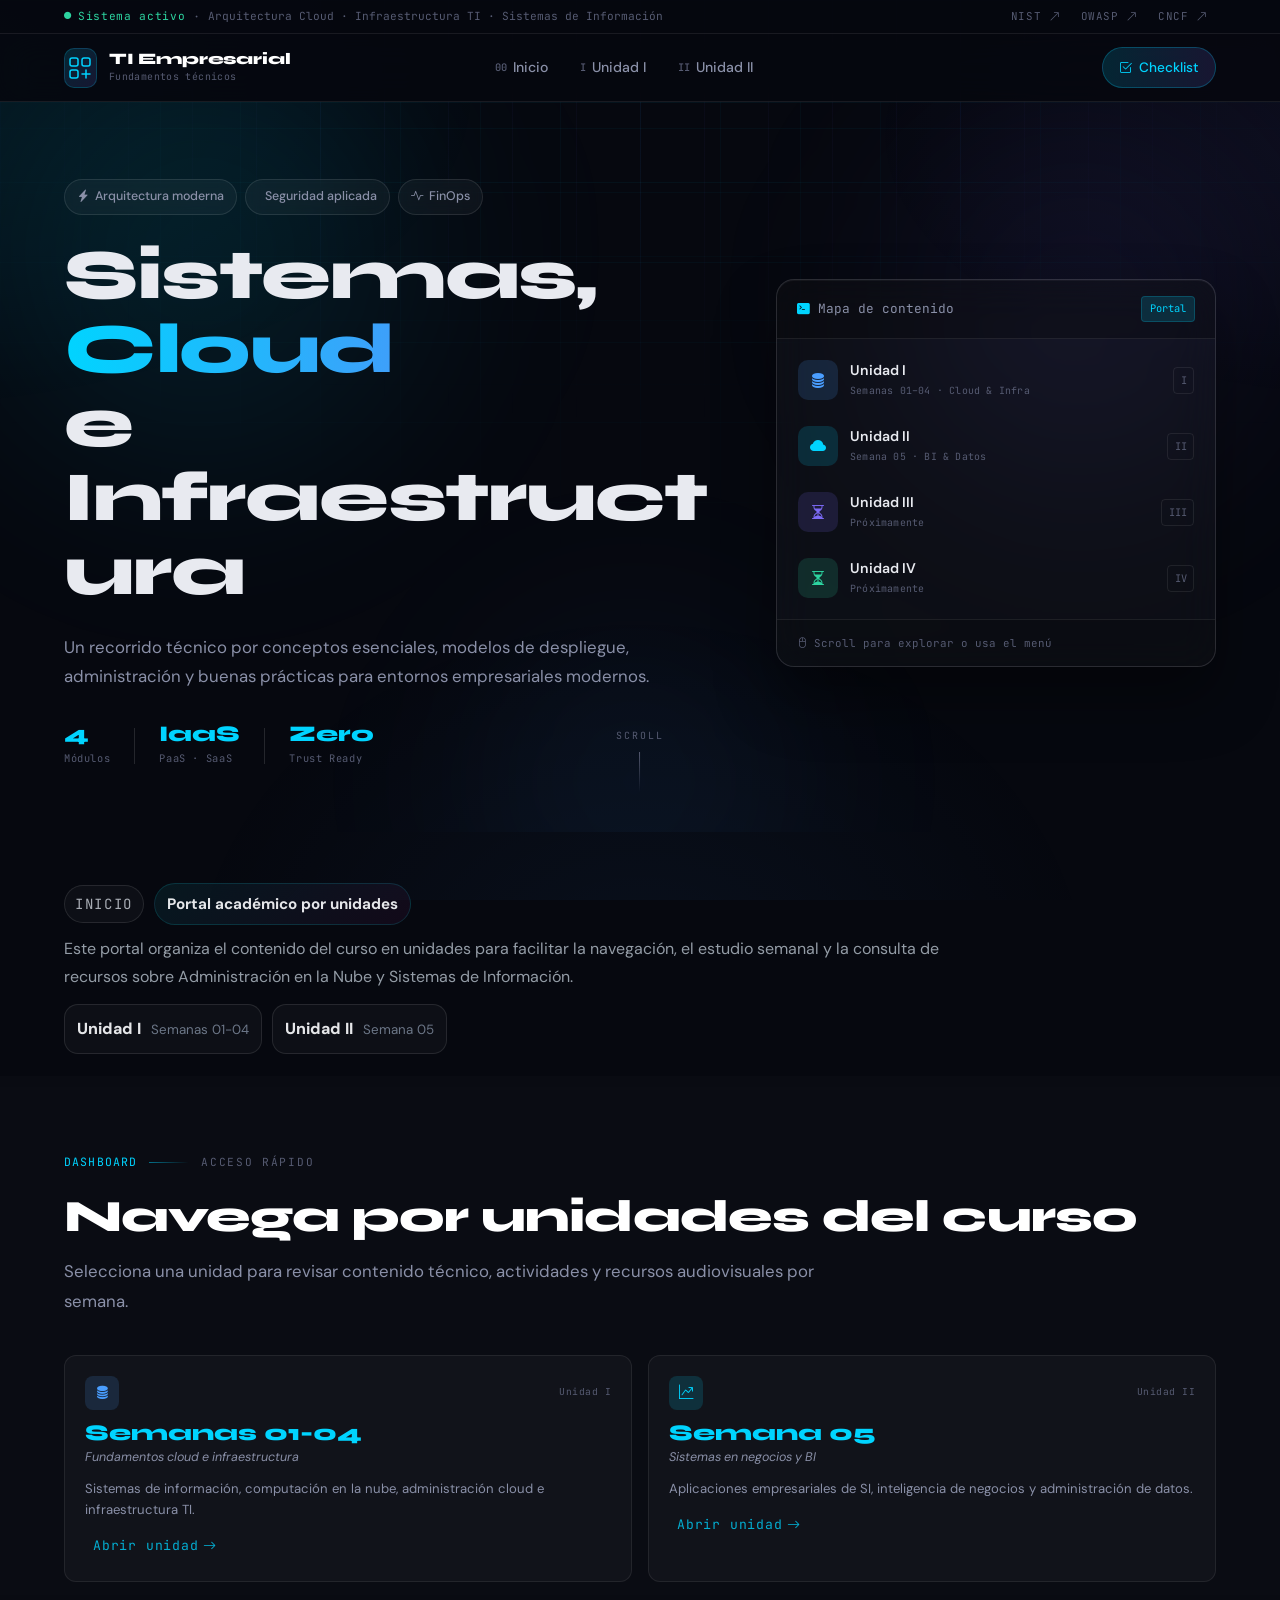
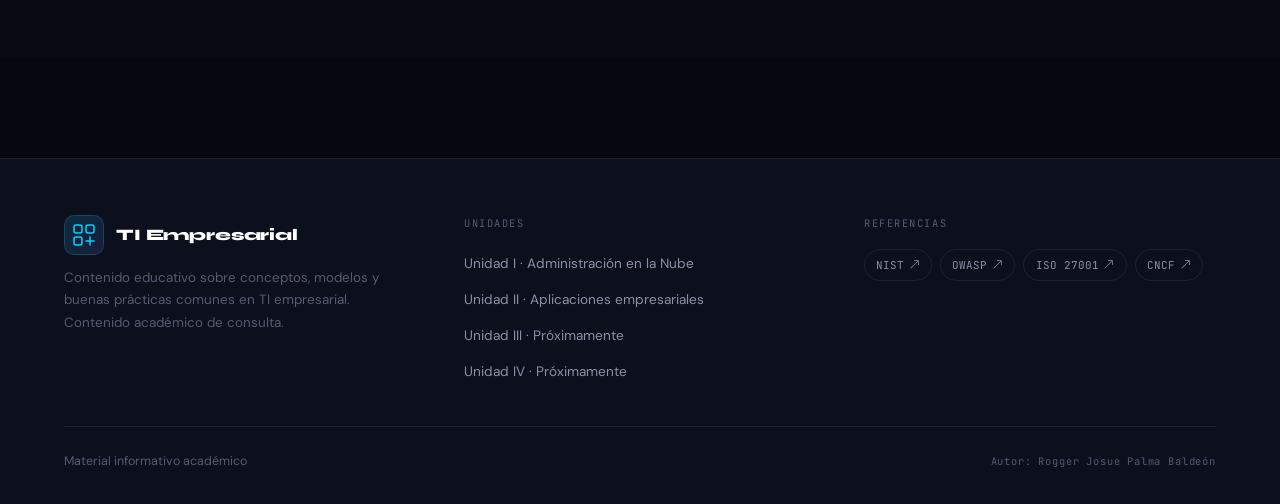
==== index.html @ 993490df "Initial commit" ====
﻿<!DOCTYPE html>
<html lang="es">
<head>
    <meta charset="UTF-8">
    <meta name="viewport" content="width=device-width, initial-scale=1.0">
    <meta name="description" content="Portal especializado en gestión de la información, ecosistemas Cloud e infraestructura tecnológica empresarial.">
    <title>Inicio | Fundamentos de Sistemas, Cloud e Infraestructura TI</title>

    <!-- Fonts -->
    <link rel="preconnect" href="https://fonts.googleapis.com">
    <link rel="preconnect" href="https://fonts.gstatic.com" crossorigin>
    <link href="https://fonts.googleapis.com/css2?family=Syne:wght@700;800&family=DM+Sans:ital,wght@0,300;0,400;0,500;1,400&family=JetBrains+Mono:wght@400;500&display=swap" rel="stylesheet">

    <!-- Bootstrap Icons -->
    <link href="https://cdn.jsdelivr.net/npm/bootstrap-icons@1.11.3/font/bootstrap-icons.min.css" rel="stylesheet">

    <!-- AOS -->
    <link href="https://cdn.jsdelivr.net/npm/aos@2.3.4/dist/aos.css" rel="stylesheet">

    <!-- Custom CSS -->
    <link rel="stylesheet" href="assets/css/style.css">
</head>
<body>

    <a class="skip-link" href="index.html#contenido">Saltar al contenido</a>

    <!-- ══════════════════════ HEADER ══════════════════════ -->
    <header class="site-header">

        <!-- TOP STRIP -->
        <div class="topstrip">
            <div class="topstrip-inner">
                <div class="topstrip-left">
                    <span class="mono-chip"><i class="bi bi-circle-fill pulse-dot"></i> Sistema activo</span>
                    <span class="sep">·</span>
                    <span class="mono-text">Arquitectura Cloud · Infraestructura TI · Sistemas de Información</span>
                </div>
                <div class="topstrip-right">
                    <a href="https://www.nist.gov/" target="_blank" rel="noopener" class="strip-link">NIST <i class="bi bi-arrow-up-right"></i></a>
                    <a href="https://owasp.org/" target="_blank" rel="noopener" class="strip-link">OWASP <i class="bi bi-arrow-up-right"></i></a>
                    <a href="https://www.cncf.io/" target="_blank" rel="noopener" class="strip-link">CNCF <i class="bi bi-arrow-up-right"></i></a>
                </div>
            </div>
        </div>

        <!-- MAIN NAVBAR -->
        <nav class="navbar" id="navbar" aria-label="Navegación principal">
            <div class="nav-inner">
                <!-- Brand -->
                <a class="brand" href="index.html#contenido" aria-label="Inicio">
                    <div class="brand-icon">
                        <svg width="22" height="22" viewBox="0 0 22 22" fill="none" xmlns="http://www.w3.org/2000/svg">
                            <rect x="1" y="1" width="8" height="8" rx="2" stroke="currentColor" stroke-width="1.5"/>
                            <rect x="13" y="1" width="8" height="8" rx="2" stroke="currentColor" stroke-width="1.5"/>
                            <rect x="1" y="13" width="8" height="8" rx="2" stroke="currentColor" stroke-width="1.5"/>
                            <path d="M13 17H21M17 13V21" stroke="currentColor" stroke-width="1.5" stroke-linecap="round"/>
                        </svg>
                    </div>
                    <div class="brand-text">
                        <span class="brand-name">TI Empresarial</span>
                        <span class="brand-sub">Fundamentos técnicos</span>
                    </div>
                </a>

                <!-- Desktop Nav -->
                <ul class="nav-links" role="list">
    <li><a href="index.html" class="nav-link"><span class="link-num">00</span><span>Inicio</span></a></li>
    <li><a href="unidad1.html" class="nav-link"><span class="link-num">I</span><span>Unidad I</span></a></li>
    <li><a href="unidad2.html" class="nav-link"><span class="link-num">II</span><span>Unidad II</span></a></li>
</ul>

                <!-- Right actions -->
                <div class="nav-actions">
                    <a href="unidad1.html#semana-03" class="nav-cta">
                        <i class="bi bi-check2-square"></i>
                        <span>Checklist</span>
                    </a>
                    <button class="hamburger" id="hamburger" aria-label="Abrir menú" aria-expanded="false">
                        <span></span><span></span><span></span>
                    </button>
                </div>
            </div>

            <!-- Nav Progress Line -->
            <div class="nav-progress" id="navProgress"></div>
        </nav>

        <!-- MOBILE MENU -->
        <div class="mobile-menu" id="mobileMenu" aria-hidden="true">
            <div class="mobile-menu-inner">
    <nav>
        <a href="index.html" class="mob-link"><span class="mob-num">00</span><span class="mob-label">Inicio</span><i class="bi bi-arrow-right"></i></a>
        <a href="unidad1.html" class="mob-link"><span class="mob-num">I</span><span class="mob-label">Unidad I</span><i class="bi bi-arrow-right"></i></a>
        <a href="unidad2.html" class="mob-link"><span class="mob-num">II</span><span class="mob-label">Unidad II</span><i class="bi bi-arrow-right"></i></a>
    </nav>
                <div class="mob-footer">
                    <a href="https://www.nist.gov/" target="_blank" rel="noopener" class="mob-ref">NIST</a>
                    <a href="https://owasp.org/" target="_blank" rel="noopener" class="mob-ref">OWASP</a>
                    <a href="https://www.cncf.io/" target="_blank" rel="noopener" class="mob-ref">CNCF</a>
                    <a href="https://www.iso.org/" target="_blank" rel="noopener" class="mob-ref">ISO 27001</a>
                </div>
            </div>
        </div>

        <!-- ══════ HERO ══════ -->
        <section class="hero" aria-label="Portada">
            <div class="hero-bg">
                <div class="hero-orb orb-1"></div>
                <div class="hero-orb orb-2"></div>
                <div class="hero-orb orb-3"></div>
                <div class="hero-grid"></div>
            </div>

            <div class="hero-inner">
                <!-- Left column -->
                <div class="hero-content" data-aos="fade-up" data-aos-duration="700">
                    <div class="hero-eyebrow">
                        <span class="eyebrow-badge"><i class="bi bi-lightning-charge-fill"></i> Arquitectura moderna</span>
                        <span class="eyebrow-badge"><i class="bi bi-shield-check-fill"></i> Seguridad aplicada</span>
                        <span class="eyebrow-badge d-none d-md-inline-flex"><i class="bi bi-activity"></i> FinOps</span>
                    </div>

                    <h1 class="hero-title">
                        <span class="title-line">Sistemas,</span>
                        <span class="title-line accent">Cloud</span>
                        <span class="title-line">e Infraestructura</span>
                    </h1>

                    <p class="hero-desc">Un recorrido técnico por conceptos esenciales, modelos de despliegue, administración y buenas prácticas para entornos empresariales modernos.</p>

                    <div class="hero-stats">
                        <div class="stat-item">
                            <span class="stat-n">4</span>
                            <span class="stat-l">Módulos</span>
                        </div>
                        <div class="stat-div"></div>
                        <div class="stat-item">
                            <span class="stat-n">IaaS</span>
                            <span class="stat-l">PaaS · SaaS</span>
                        </div>
                        <div class="stat-div"></div>
                        <div class="stat-item">
                            <span class="stat-n">Zero</span>
                            <span class="stat-l">Trust Ready</span>
                        </div>
                    </div>
                </div>

                <!-- Right: Module Map -->
                <div class="hero-map" data-aos="fade-left" data-aos-duration="700" data-aos-delay="120">
                    <div class="map-card">
                        <div class="map-header">
                            <div class="map-header-left">
                                <i class="bi bi-terminal-fill"></i>
                                <span>Mapa de contenido</span>
                            </div>
                            <span class="map-badge">Portal</span>
                        </div>

                        <div class="map-modules">
                            <a href="unidad1.html" class="map-module">
                                <div class="mod-icon mod-blue"><i class="bi bi-database-fill"></i></div>
                                <div class="mod-info">
                                    <span class="mod-title">Unidad I</span>
                                    <span class="mod-tags">Semanas 01–04 · Cloud &amp; Infra</span>
                                </div>
                                <span class="mod-num">I</span>
                            </a>
                            <a href="unidad2.html" class="map-module">
                                <div class="mod-icon mod-cyan"><i class="bi bi-cloud-fill"></i></div>
                                <div class="mod-info">
                                    <span class="mod-title">Unidad II</span>
                                    <span class="mod-tags">Semana 05 · BI &amp; Datos</span>
                                </div>
                                <span class="mod-num">II</span>
                            </a>
                            <a href="index.html#unidad-iii" class="map-module">
                                <div class="mod-icon mod-violet"><i class="bi bi-hourglass-split"></i></div>
                                <div class="mod-info">
                                    <span class="mod-title">Unidad III</span>
                                    <span class="mod-tags">Próximamente</span>
                                </div>
                                <span class="mod-num">III</span>
                            </a>
                            <a href="index.html#unidad-iv" class="map-module">
                                <div class="mod-icon mod-green"><i class="bi bi-hourglass-split"></i></div>
                                <div class="mod-info">
                                    <span class="mod-title">Unidad IV</span>
                                    <span class="mod-tags">Próximamente</span>
                                </div>
                                <span class="mod-num">IV</span>
                            </a>
                        </div>

                        <div class="map-footer">
                            <i class="bi bi-mouse2"></i> Scroll para explorar o usa el menú
                        </div>
                    </div>
                </div>
            </div>

            <!-- Scroll hint -->
            <div class="scroll-hint" aria-hidden="true">
                <span>scroll</span>
                <div class="scroll-line"></div>
            </div>
        </section>
    </header>

    <!-- ══════════════════════ MAIN ══════════════════════ -->
    <main id="contenido">
    <section id="unidad-i" class="unit">
        <div class="unit-header" data-aos="fade-up">
            <div class="unit-label">
                <span class="unit-num">INICIO</span>
                <span class="unit-pill">Portal académico por unidades</span>
            </div>
            <p class="unit-desc">Este portal organiza el contenido del curso en unidades para facilitar la navegación, el estudio semanal y la consulta de recursos sobre Administración en la Nube y Sistemas de Información.</p>
            <div class="unit-weeks">
                <a class="week-chip" href="unidad1.html"><span>Unidad I</span><small>Semanas 01-04</small></a>
                <a class="week-chip" href="unidad2.html"><span>Unidad II</span><small>Semana 05</small></a>
            </div>
        </div>

        <article class="module">
            <div class="module-inner">
                <div class="module-header" data-aos="fade-up">
                    <div class="module-label">
                        <span class="label-num">DASHBOARD</span>
                        <span class="label-line"></span>
                        <span class="label-cat">Acceso rápido</span>
                    </div>
                    <h2 class="module-title">Navega por unidades del curso</h2>
                    <p class="module-intro">Selecciona una unidad para revisar contenido técnico, actividades y recursos audiovisuales por semana.</p>
                </div>

                <div class="type-grid" data-aos="fade-up">
                    <a href="unidad1.html" class="type-card type-card-link">
                        <div class="tc-header">
                            <div class="tc-icon bg-blue"><i class="bi bi-database-fill"></i></div>
                            <span class="tc-tag">Unidad I</span>
                        </div>
                        <h4>Semanas 01-04</h4>
                        <p class="tc-full">Fundamentos cloud e infraestructura</p>
                        <p class="tc-desc">Sistemas de información, computación en la nube, administración cloud e infraestructura TI.</p>
                        <span class="strip-link">Abrir unidad <i class="bi bi-arrow-right"></i></span>
                    </a>

                    <a href="unidad2.html" class="type-card type-card-link">
                        <div class="tc-header">
                            <div class="tc-icon bg-cyan"><i class="bi bi-graph-up-arrow"></i></div>
                            <span class="tc-tag">Unidad II</span>
                        </div>
                        <h4>Semana 05</h4>
                        <p class="tc-full">Sistemas en negocios y BI</p>
                        <p class="tc-desc">Aplicaciones empresariales de SI, inteligencia de negocios y administración de datos.</p>
                        <span class="strip-link">Abrir unidad <i class="bi bi-arrow-right"></i></span>
                    </a>
                </div>
            </div>
        </article>
    </section>
</main>

    <!-- ══════════════════════ FOOTER ══════════════════════ -->
    <footer class="site-footer">
        <div class="footer-inner">
            <div class="footer-top">
                <div class="footer-brand-col">
                    <div class="brand">
                        <div class="brand-icon">
                            <svg width="22" height="22" viewBox="0 0 22 22" fill="none">
                                <rect x="1" y="1" width="8" height="8" rx="2" stroke="currentColor" stroke-width="1.5"/>
                                <rect x="13" y="1" width="8" height="8" rx="2" stroke="currentColor" stroke-width="1.5"/>
                                <rect x="1" y="13" width="8" height="8" rx="2" stroke="currentColor" stroke-width="1.5"/>
                                <path d="M13 17H21M17 13V21" stroke="currentColor" stroke-width="1.5" stroke-linecap="round"/>
                            </svg>
                        </div>
                        <span class="brand-name">TI Empresarial</span>
                    </div>
                    <p class="footer-tagline">Contenido educativo sobre conceptos, modelos y buenas prácticas comunes en TI empresarial. Contenido académico de consulta.</p>
                </div>
                <div class="footer-nav-col">
                    <span class="footer-nav-title">Unidades</span>
                    <nav class="footer-nav">
                        <a href="unidad1.html">Unidad I · Administración en la Nube</a>
                        <a href="unidad2.html">Unidad II · Aplicaciones empresariales</a>
                        <a href="index.html">Unidad III · Próximamente</a>
                        <a href="index.html">Unidad IV · Próximamente</a>
                    </nav>
                </div>
                <div class="footer-ref-col">
                    <span class="footer-nav-title">Referencias</span>
                    <div class="footer-refs">
                        <a href="https://www.nist.gov/" target="_blank" rel="noopener" class="ref-pill">NIST <i class="bi bi-arrow-up-right"></i></a>
                        <a href="https://owasp.org/" target="_blank" rel="noopener" class="ref-pill">OWASP <i class="bi bi-arrow-up-right"></i></a>
                        <a href="https://www.iso.org/isoiec-27001-information-security.html" target="_blank" rel="noopener" class="ref-pill">ISO 27001 <i class="bi bi-arrow-up-right"></i></a>
                        <a href="https://www.cncf.io/" target="_blank" rel="noopener" class="ref-pill">CNCF <i class="bi bi-arrow-up-right"></i></a>
                    </div>
                </div>
            </div>
            <div class="footer-bottom">
                <span>Material informativo académico</span>
                <span class="footer-mono">Autor: Rogger Josue Palma Baldeón</span>
            </div>
        </div>
    </footer>

    <!-- Back to top -->
    <button class="back-to-top" id="backToTop" aria-label="Volver arriba">
        <i class="bi bi-arrow-up"></i>
    </button>

    <!-- Scripts -->
    <script src="https://cdn.jsdelivr.net/npm/aos@2.3.4/dist/aos.js"></script>
    <script src="assets/js/main.js"></script>
</body>
</html>
---- assets/css/style.css ----
﻿/* â•â•â•â•â•â•â•â•â•â•â•â•â•â•â•â•â•â•â•â•â•â•â•â•â•â•â•â•â•â•â•â•â•â•â•â•â•â•â•â•â•â•â•â•â•â•â•â•â•â•
   VARIABLES GLOBALES
â•â•â•â•â•â•â•â•â•â•â•â•â•â•â•â•â•â•â•â•â•â•â•â•â•â•â•â•â•â•â•â•â•â•â•â•â•â•â•â•â•â•â•â•â•â•â•â•â•â• */
:root {
    --bg:          #06080f;
    --bg-1:        #0c0f1c;
    --bg-2:        #111428;

    --text:        #e8eaf0;
    --text-muted:  #8a90a8;
    --text-dim:    #565b72;

    --cyan:        #00d4ff;
    --cyan-dim:    rgba(0, 212, 255, 0.15);
    --cyan-glow:   rgba(0, 212, 255, 0.12);
    --violet:      #7c6af5;
    --violet-dim:  rgba(124, 106, 245, 0.15);
    --blue:        #4a9eff;
    --blue-dim:    rgba(74, 158, 255, 0.15);
    --green:       #2dd4a0;
    --green-dim:   rgba(45, 212, 160, 0.15);
    --gold:        #f5c542;
    --gold-dim:    rgba(245, 197, 66, 0.15);

    --border:      rgba(255,255,255,0.08);
    --border-med:  rgba(255,255,255,0.12);

    --r-lg: 18px;
    --r-md: 12px;
    --r-sm: 8px;

    --nav-h: 68px;
    --strip-h: 34px;
    --font-mono: 'JetBrains Mono', 'Fira Code', ui-monospace, monospace;

    /* ── PASO 1: Contenedor global ── */
    --container-max: 1200px;
    --container-pad: clamp(1rem, 3vw, 1.5rem);
}

/* â•â•â•â•â•â•â•â•â•â•â•â•â•â•â•â•â•â•â•â•â•â•â•â•â•â•â•â•â•â•â•â•â•â•â•â•â•â•â•â•â•â•â•â•â•â•â•â•â•â•
   RESET & BASE
â•â•â•â•â•â•â•â•â•â•â•â•â•â•â•â•â•â•â•â•â•â•â•â•â•â•â•â•â•â•â•â•â•â•â•â•â•â•â•â•â•â•â•â•â•â•â•â•â•â• */
*, *::before, *::after { margin: 0; padding: 0; box-sizing: border-box; }

html { scroll-behavior: smooth; font-size: 16px; }

body {
    font-family: 'DM Sans', system-ui, sans-serif;
    background-color: var(--bg);
    color: var(--text);
    line-height: 1.72;
    overflow-x: hidden;
    -webkit-font-smoothing: antialiased;
}

/* Subtle grid background */
body::before {
    content: '';
    position: fixed;
    inset: 0;
    background-image:
        linear-gradient(rgba(0,212,255,0.04) 1px, transparent 1px),
        linear-gradient(90deg, rgba(124,106,245,0.04) 1px, transparent 1px);
    background-size: 64px 64px;
    mask-image: radial-gradient(ellipse 80% 60% at 50% 0%, black 30%, transparent 80%);
    pointer-events: none;
    z-index: 0;
}

body::after {
    content: '';
    position: fixed;
    inset: 0;
    background:
        radial-gradient(ellipse 80% 60% at -10% 10%, rgba(0,212,255,0.08), transparent 60%),
        radial-gradient(ellipse 70% 50% at 110% 15%, rgba(124,106,245,0.07), transparent 60%),
        radial-gradient(ellipse 60% 70% at 50% 110%, rgba(74,158,255,0.06), transparent 60%);
    pointer-events: none;
    z-index: 0;
}

a { color: inherit; text-decoration: none; }

::selection { background: rgba(0,212,255,0.22); }

.skip-link {
    position: absolute;
    left: 12px; top: 10px;
    transform: translateY(-200%);
    background: rgba(0,0,0,.9);
    color: white;
    padding: 10px 16px;
    border-radius: var(--r-sm);
    border: 1px solid var(--border-med);
    z-index: 9999;
    transition: transform .2s;
}
.skip-link:focus { transform: translateY(0); }

/* â•â•â•â•â•â•â•â•â•â•â•â•â•â•â•â•â•â•â•â•â•â•â•â•â•â•â•â•â•â•â•â•â•â•â•â•â•â•â•â•â•â•â•â•â•â•â•â•â•â•
   TOP STRIP
â•â•â•â•â•â•â•â•â•â•â•â•â•â•â•â•â•â•â•â•â•â•â•â•â•â•â•â•â•â•â•â•â•â•â•â•â•â•â•â•â•â•â•â•â•â•â•â•â•â• */
.topstrip {
    position: relative;
    z-index: 100;
    background: rgba(6,8,15,0.95);
    border-bottom: 1px solid var(--border);
    height: var(--strip-h);
    overflow: hidden;
    transition: height .3s ease, opacity .3s ease;
}

.topstrip.collapsed { height: 0; opacity: 0; }

.topstrip-inner {
    /* max-width / margin / padding gestionados por PASO 1 */
    height: 100%;
    display: flex;
    align-items: center;
    justify-content: space-between;
    gap: 1rem;
}

.topstrip-left {
    display: flex;
    align-items: center;
    gap: 0.6rem;
    overflow: hidden;
}

.mono-chip {
    font-family: var(--font-mono);
    font-size: 0.7rem;
    letter-spacing: 0.06em;
    color: var(--green);
    display: flex;
    align-items: center;
    gap: 0.4rem;
    white-space: nowrap;
}

.pulse-dot {
    font-size: 0.45rem;
    animation: pulse-green 2s ease infinite;
}

@keyframes pulse-green {
    0%, 100% { opacity: 1; }
    50% { opacity: 0.3; }
}

.sep { color: var(--text-dim); }

.mono-text {
    font-family: var(--font-mono);
    font-size: 0.7rem;
    color: var(--text-dim);
    white-space: nowrap;
    overflow: hidden;
    text-overflow: ellipsis;
}

.topstrip-right {
    display: flex;
    align-items: center;
    gap: 0.25rem;
    flex-shrink: 0;
}

.strip-link {
    font-family: var(--font-mono);
    font-size: 0.68rem;
    letter-spacing: 0.06em;
    color: var(--text-dim);
    padding: 0.2rem 0.5rem;
    border-radius: 4px;
    transition: color .18s, background .18s;
}

.strip-link:hover { color: var(--cyan); background: var(--cyan-dim); }

/* â•â•â•â•â•â•â•â•â•â•â•â•â•â•â•â•â•â•â•â•â•â•â•â•â•â•â•â•â•â•â•â•â•â•â•â•â•â•â•â•â•â•â•â•â•â•â•â•â•â•
   NAVBAR
â•â•â•â•â•â•â•â•â•â•â•â•â•â•â•â•â•â•â•â•â•â•â•â•â•â•â•â•â•â•â•â•â•â•â•â•â•â•â•â•â•â•â•â•â•â•â•â•â•â• */
.navbar {
    position: sticky;
    top: 0;
    z-index: 200;
    background: rgba(6,8,15,0.85);
    border-bottom: 1px solid var(--border);
    backdrop-filter: blur(18px) saturate(1.4);
    -webkit-backdrop-filter: blur(18px) saturate(1.4);
    height: var(--nav-h);
    transition: box-shadow .3s ease;
}

.navbar.scrolled {
    box-shadow: 0 8px 40px rgba(0,0,0,0.5);
    border-bottom-color: rgba(255,255,255,0.06);
}

.nav-inner {
    /* max-width / margin / padding gestionados por PASO 1 */
    height: 100%;
    display: flex;
    align-items: center;
    gap: 2rem;
}

/* Brand */
.brand {
    display: flex;
    align-items: center;
    gap: 0.75rem;
    text-decoration: none;
    flex-shrink: 0;
}

.brand-icon {
    width: 40px;
    height: 40px;
    border-radius: 10px;
    background: linear-gradient(135deg, var(--cyan-dim), var(--violet-dim));
    border: 1px solid rgba(0,212,255,0.2);
    display: grid;
    place-items: center;
    color: var(--cyan);
    transition: box-shadow .2s;
}

.brand:hover .brand-icon {
    box-shadow: 0 0 0 3px var(--cyan-dim), 0 0 20px var(--cyan-glow);
}

.brand-text { display: flex; flex-direction: column; }

.brand-name {
    font-family: 'Syne', sans-serif;
    font-weight: 800;
    font-size: 1rem;
    letter-spacing: -0.01em;
    color: white;
    line-height: 1.1;
}

.brand-sub {
    font-family: var(--font-mono);
    font-size: 0.62rem;
    color: var(--text-dim);
    letter-spacing: 0.04em;
}

/* Desktop nav links */
.nav-links {
    display: flex;
    align-items: center;
    list-style: none;
    gap: 0.25rem;
    margin: 0 auto;
}

.nav-link {
    display: flex;
    align-items: center;
    gap: 0.4rem;
    padding: 0.45rem 0.8rem;
    border-radius: var(--r-sm);
    color: var(--text-muted);
    font-size: 0.88rem;
    font-weight: 500;
    border: 1px solid transparent;
    transition: color .18s, background .18s, border-color .18s;
    position: relative;
}

.link-num {
    font-family: var(--font-mono);
    font-size: 0.65rem;
    color: var(--text-dim);
    transition: color .18s;
}

.nav-link:hover {
    color: white;
    background: rgba(255,255,255,0.05);
}

.nav-link:hover .link-num { color: var(--cyan); }

.nav-link.active {
    color: white;
    background: rgba(0,212,255,0.08);
    border-color: rgba(0,212,255,0.18);
}

.nav-link.active .link-num { color: var(--cyan); }

/* Nav Actions */
.nav-actions {
    display: flex;
    align-items: center;
    gap: 0.6rem;
    margin-left: auto;
}

.nav-cta {
    display: inline-flex;
    align-items: center;
    gap: 0.4rem;
    padding: 0.5rem 1rem;
    border-radius: 999px;
    background: linear-gradient(90deg, rgba(0,212,255,0.15), rgba(124,106,245,0.15));
    border: 1px solid rgba(0,212,255,0.25);
    color: var(--cyan);
    font-size: 0.85rem;
    font-weight: 500;
    transition: background .2s, box-shadow .2s, color .2s;
    white-space: nowrap;
}

.nav-cta:hover {
    background: linear-gradient(90deg, rgba(0,212,255,0.22), rgba(124,106,245,0.22));
    box-shadow: 0 0 0 4px var(--cyan-dim);
    color: white;
}

/* Hamburger */
.hamburger {
    display: none;
    flex-direction: column;
    justify-content: center;
    gap: 5px;
    width: 36px;
    height: 36px;
    padding: 0;
    background: none;
    border: 1px solid var(--border-med);
    border-radius: var(--r-sm);
    cursor: pointer;
    align-items: center;
    transition: border-color .2s;
}

.hamburger:hover { border-color: var(--cyan); }

.hamburger span {
    display: block;
    width: 18px;
    height: 1.5px;
    background: var(--text);
    border-radius: 2px;
    transition: transform .25s ease, opacity .25s ease;
    transform-origin: center;
}

.hamburger.open span:nth-child(1) { transform: translateY(6.5px) rotate(45deg); }
.hamburger.open span:nth-child(2) { opacity: 0; }
.hamburger.open span:nth-child(3) { transform: translateY(-6.5px) rotate(-45deg); }

/* Nav progress */
.nav-progress {
    position: absolute;
    bottom: 0; left: 0;
    height: 2px;
    width: 0%;
    background: linear-gradient(90deg, var(--cyan), var(--violet));
    transition: width .1s linear;
}

/* â•â•â•â•â•â•â•â•â•â•â•â•â•â•â•â•â•â•â•â•â•â•â•â•â•â•â•â•â•â•â•â•â•â•â•â•â•â•â•â•â•â•â•â•â•â•â•â•â•â•
   MOBILE MENU
â•â•â•â•â•â•â•â•â•â•â•â•â•â•â•â•â•â•â•â•â•â•â•â•â•â•â•â•â•â•â•â•â•â•â•â•â•â•â•â•â•â•â•â•â•â•â•â•â•â• */
.mobile-menu {
    position: fixed;
    inset: 0;
    z-index: 150;
    background: rgba(6,8,15,0.97);
    backdrop-filter: blur(24px);
    display: flex;
    flex-direction: column;
    padding-top: calc(var(--strip-h) + var(--nav-h));
    transform: translateX(100%);
    transition: transform .35s cubic-bezier(.4,0,.2,1);
    visibility: hidden;
}

.mobile-menu.open {
    transform: translateX(0);
    visibility: visible;
}

.mobile-menu-inner {
    flex: 1;
    padding: 2rem 1.5rem;
    display: flex;
    flex-direction: column;
    justify-content: space-between;
}

.mob-link {
    display: flex;
    align-items: center;
    gap: 1rem;
    padding: 1.2rem 0;
    border-bottom: 1px solid var(--border);
    color: var(--text-muted);
    transition: color .18s;
}

.mob-link:hover { color: white; }
.mob-link:last-child { border-bottom: none; }
.mob-link .bi-arrow-right { margin-left: auto; color: var(--text-dim); }

.mob-num {
    font-family: var(--font-mono);
    font-size: 0.7rem;
    color: var(--cyan);
    letter-spacing: 0.08em;
    width: 2rem;
}

.mob-label {
    font-family: 'Syne', sans-serif;
    font-weight: 700;
    font-size: 1.1rem;
}

.mob-footer {
    display: flex;
    gap: 0.5rem;
    flex-wrap: wrap;
    padding-top: 1.5rem;
}

.mob-ref {
    font-family: var(--font-mono);
    font-size: 0.72rem;
    color: var(--text-dim);
    padding: 0.35rem 0.7rem;
    border: 1px solid var(--border);
    border-radius: 999px;
    transition: color .18s, border-color .18s;
}

.mob-ref:hover { color: var(--cyan); border-color: rgba(0,212,255,0.3); }

/* â•â•â•â•â•â•â•â•â•â•â•â•â•â•â•â•â•â•â•â•â•â•â•â•â•â•â•â•â•â•â•â•â•â•â•â•â•â•â•â•â•â•â•â•â•â•â•â•â•â•
   HERO
â•â•â•â•â•â•â•â•â•â•â•â•â•â•â•â•â•â•â•â•â•â•â•â•â•â•â•â•â•â•â•â•â•â•â•â•â•â•â•â•â•â•â•â•â•â•â•â•â•â• */
.hero {
    position: relative;
    min-height: clamp(500px, 80vh, 860px);
    display: flex;
    flex-direction: column;
    justify-content: center;
    overflow: hidden;
    padding: clamp(3rem, 6vw, 5rem) 0 clamp(2.5rem, 5vw, 4rem);
}

.hero-bg {
    position: absolute;
    inset: 0;
    z-index: 0;
    overflow: hidden;
}

.hero-orb {
    position: absolute;
    border-radius: 50%;
    filter: blur(80px);
    pointer-events: none;
}

.orb-1 {
    width: 700px; height: 700px;
    top: -200px; left: -150px;
    background: radial-gradient(circle, rgba(0,212,255,0.12), transparent 65%);
}

.orb-2 {
    width: 600px; height: 600px;
    top: -100px; right: -100px;
    background: radial-gradient(circle, rgba(124,106,245,0.10), transparent 65%);
}

.orb-3 {
    width: 500px; height: 500px;
    bottom: -200px; left: 30%;
    background: radial-gradient(circle, rgba(74,158,255,0.08), transparent 65%);
}

.hero-grid {
    position: absolute;
    inset: 0;
    background-image:
        linear-gradient(rgba(0,212,255,0.06) 1px, transparent 1px),
        linear-gradient(90deg, rgba(0,212,255,0.04) 1px, transparent 1px);
    background-size: 80px 80px;
    mask-image: radial-gradient(ellipse 90% 80% at 50% 0%, black, transparent 80%);
}

.hero-inner {
    /* max-width / margin / padding gestionados por PASO 1 */
    position: relative;
    z-index: 1;
    display: grid;
    grid-template-columns: 1fr clamp(300px, 35vw, 440px);
    gap: clamp(2rem, 4vw, 4rem);
    align-items: center;
}

/* Hero content */
.hero-eyebrow {
    display: flex;
    flex-wrap: wrap;
    gap: 0.5rem;
    margin-bottom: 1.5rem;
}

.eyebrow-badge {
    display: inline-flex;
    align-items: center;
    gap: 0.4rem;
    padding: 0.4rem 0.75rem;
    border-radius: 999px;
    border: 1px solid rgba(255,255,255,0.1);
    background: rgba(255,255,255,0.04);
    font-size: 0.78rem;
    font-weight: 500;
    color: var(--text-muted);
    backdrop-filter: blur(8px);
}

.hero-title {
    font-family: 'Syne', sans-serif;
    font-weight: 800;
    font-size: clamp(2.5rem, 5.5vw, 4.5rem);
    line-height: 1.05;
    letter-spacing: -0.02em;
    margin-bottom: 1.5rem;
}

.title-line { display: block; }

.title-line.accent {
    background: linear-gradient(90deg, var(--cyan), var(--violet));
    -webkit-background-clip: text;
    -webkit-text-fill-color: transparent;
    background-clip: text;
}

.hero-desc {
    color: var(--text-muted);
    font-size: 1.05rem;
    max-width: 58ch;
    margin-bottom: 2rem;
    line-height: 1.75;
}

.hero-stats {
    display: flex;
    align-items: center;
    gap: 1.5rem;
}

.stat-item { text-align: left; }

.stat-n {
    display: block;
    font-family: 'Syne', sans-serif;
    font-weight: 800;
    font-size: 1.4rem;
    color: var(--cyan);
    line-height: 1;
}

.stat-l {
    display: block;
    font-family: var(--font-mono);
    font-size: 0.65rem;
    color: var(--text-dim);
    letter-spacing: 0.06em;
    margin-top: 0.25rem;
}

.stat-div {
    width: 1px;
    height: 36px;
    background: var(--border-med);
}

/* Map Card */
.map-card {
    background: rgba(255,255,255,0.03);
    border: 1px solid var(--border-med);
    border-radius: var(--r-lg);
    backdrop-filter: blur(20px);
    overflow: hidden;
    box-shadow: 0 30px 60px rgba(0,0,0,0.4), inset 0 1px 0 rgba(255,255,255,0.06);
}

.map-header {
    display: flex;
    align-items: center;
    justify-content: space-between;
    padding: 1rem 1.25rem;
    background: rgba(0,0,0,0.25);
    border-bottom: 1px solid var(--border);
}

.map-header-left {
    display: flex;
    align-items: center;
    gap: 0.5rem;
    font-family: var(--font-mono);
    font-size: 0.8rem;
    color: var(--text-muted);
}

.map-header-left .bi { color: var(--cyan); }

.map-badge {
    font-family: var(--font-mono);
    font-size: 0.65rem;
    color: var(--cyan);
    background: var(--cyan-dim);
    padding: 0.2rem 0.5rem;
    border-radius: 4px;
    border: 1px solid rgba(0,212,255,0.2);
}

.map-modules { padding: 0.5rem; }

.map-module {
    display: grid;
    grid-template-columns: 40px 1fr auto;
    align-items: center;
    gap: 0.75rem;
    padding: 0.75rem 0.75rem;
    border-radius: var(--r-sm);
    border: 1px solid transparent;
    transition: background .18s, border-color .18s, transform .18s;
}

.map-module:hover {
    background: rgba(255,255,255,0.04);
    border-color: var(--border);
    transform: translateX(3px);
}

.mod-icon {
    width: 40px;
    height: 40px;
    border-radius: 10px;
    display: grid;
    place-items: center;
    font-size: 1rem;
    flex-shrink: 0;
}

.mod-blue   { background: var(--blue-dim); color: var(--blue); }
.mod-cyan   { background: var(--cyan-dim); color: var(--cyan); }
.mod-violet { background: var(--violet-dim); color: var(--violet); }
.mod-green  { background: var(--green-dim); color: var(--green); }

.mod-info { display: flex; flex-direction: column; }

.mod-title {
    font-size: 0.88rem;
    font-weight: 600;
    color: var(--text);
    line-height: 1.2;
}

.mod-tags {
    font-family: var(--font-mono);
    font-size: 0.62rem;
    color: var(--text-dim);
    margin-top: 0.2rem;
    letter-spacing: 0.02em;
}

.mod-num {
    font-family: var(--font-mono);
    font-size: 0.65rem;
    color: var(--text-dim);
    padding: 0.2rem 0.4rem;
    border: 1px solid var(--border);
    border-radius: 4px;
}

.map-footer {
    padding: 0.85rem 1.25rem;
    background: rgba(0,0,0,0.18);
    border-top: 1px solid var(--border);
    font-family: var(--font-mono);
    font-size: 0.68rem;
    color: var(--text-dim);
    display: flex;
    align-items: center;
    gap: 0.4rem;
}

/* Scroll hint */
.scroll-hint {
    position: absolute;
    bottom: 2.5rem;
    left: 50%;
    transform: translateX(-50%);
    display: flex;
    flex-direction: column;
    align-items: center;
    gap: 0.5rem;
    z-index: 1;
    animation: float 3s ease infinite;
}

@keyframes float {
    0%, 100% { transform: translateX(-50%) translateY(0); }
    50% { transform: translateX(-50%) translateY(-6px); }
}

.scroll-hint span {
    font-family: var(--font-mono);
    font-size: 0.62rem;
    letter-spacing: 0.2em;
    color: var(--text-dim);
    text-transform: uppercase;
}

.scroll-line {
    width: 1px;
    height: 40px;
    background: linear-gradient(to bottom, var(--text-dim), transparent);
}

/* â•â•â•â•â•â•â•â•â•â•â•â•â•â•â•â•â•â•â•â•â•â•â•â•â•â•â•â•â•â•â•â•â•â•â•â•â•â•â•â•â•â•â•â•â•â•â•â•â•â•
   MAIN - MODULE STRUCTURE
â•â•â•â•â•â•â•â•â•â•â•â•â•â•â•â•â•â•â•â•â•â•â•â•â•â•â•â•â•â•â•â•â•â•â•â•â•â•â•â•â•â•â•â•â•â•â•â•â•â• */
main {
    position: relative;
    z-index: 1;
}

.module {
    padding: clamp(3rem, 6vw, 5rem) 0;
    position: relative;
}

.module:nth-child(even) {
    background: rgba(255,255,255,0.015);
}

.module-inner {
    /* Usa 900px (más estrecho que --container-max) para legibilidad óptima */
    max-width: 900px;
    margin-left: auto;
    margin-right: auto;
    padding-left: var(--container-pad);
    padding-right: var(--container-pad);
    display: flex;
    flex-direction: column;
    gap: clamp(1.5rem, 3vw, 2.5rem);
}

/* Module Header */

.module-label {
    display: flex;
    align-items: center;
    gap: 0.75rem;
    margin-bottom: 1.25rem;
}

.label-num {
    font-family: var(--font-mono);
    font-size: 0.72rem;
    color: var(--cyan);
    letter-spacing: 0.1em;
}

.label-line {
    flex: 0 0 40px;
    height: 1px;
    background: linear-gradient(90deg, rgba(0,212,255,0.5), transparent);
}

.label-cat {
    font-family: var(--font-mono);
    font-size: 0.7rem;
    letter-spacing: 0.15em;
    text-transform: uppercase;
    color: var(--text-dim);
}

.module-title {
    font-family: 'Syne', sans-serif;
    font-weight: 800;
    font-size: clamp(1.75rem, 3.5vw, 2.8rem);
    letter-spacing: -0.02em;
    line-height: 1.1;
    color: white;
    margin-bottom: 1rem;
}

.module-intro {
    color: var(--text-muted);
    font-size: 1.05rem;
    max-width: 68ch;
    line-height: 1.75;
}

/* Module Divider */
.module-divider {
    display: flex;
    align-items: center;
    justify-content: center;
    padding: 2rem 0;
    position: relative;
    z-index: 1;
}

.module-divider::before, .module-divider::after {
    content: '';
    flex: 1;
    height: 1px;
    background: linear-gradient(90deg, transparent, rgba(0,212,255,0.2), transparent);
    max-width: 400px;
}

.module-divider span {
    font-family: var(--font-mono);
    font-size: 0.7rem;
    color: var(--text-dim);
    padding: 0.25rem 1rem;
    border: 1px solid var(--border);
    border-radius: 999px;
    background: var(--bg-1);
    margin: 0 1rem;
}

/* Content prose */
.content-prose h3 {
    font-family: 'Syne', sans-serif;
    font-weight: 700;
    font-size: 1.2rem;
    letter-spacing: -0.01em;
    color: white;
    margin-bottom: 0.75rem;
}

.content-prose p { color: var(--text-muted); line-height: 1.8; margin-bottom: 1rem; }
.content-prose strong { color: var(--text); }

/* Section block */
.section-block h3 {
    font-family: 'Syne', sans-serif;
    font-weight: 700;
    font-size: 1.2rem;
    letter-spacing: -0.01em;
    color: white;
    margin-bottom: 1.25rem;
}

.section-block p { color: var(--text-muted); line-height: 1.8; }

/* â•â•â•â•â•â•â•â•â•â•â•â•â•â•â•â•â•â•â•â•â•â•â•â•â•â•â•â•â•â•â•â•â•â•â•â•â•â•â•â•â•â•â•â•â•â•â•â•â•â•
   CALLOUTS
â•â•â•â•â•â•â•â•â•â•â•â•â•â•â•â•â•â•â•â•â•â•â•â•â•â•â•â•â•â•â•â•â•â•â•â•â•â•â•â•â•â•â•â•â•â•â•â•â•â• */
.callout {
    display: flex;
    gap: 1.25rem;
    padding: 1.5rem;
    border-radius: var(--r-lg);
    border: 1px solid;
}

/* =========================================
   UNITS / WEEKS (estructura acadÃ©mica)
   ========================================= */
.unit {
  padding: clamp(28px, 4vw, 56px) 0;
}

.unit + .unit {
  border-top: 1px solid rgba(255, 255, 255, 0.06);
}

.unit-header {
  /* max-width / margin / padding gestionados por PASO 1 */
  margin-bottom: 22px;
}

.unit-label {
  display: flex;
  align-items: center;
  gap: 10px;
  flex-wrap: wrap;
}

.unit-num {
  font-family: "JetBrains Mono", ui-monospace, SFMono-Regular, Menlo, Monaco, Consolas, monospace;
  font-size: 0.88rem;
  letter-spacing: 0.12em;
  color: rgba(226, 232, 240, 0.72);
  border: 1px solid rgba(255, 255, 255, 0.10);
  background: rgba(255, 255, 255, 0.03);
  padding: 6px 10px;
  border-radius: 999px;
}

.unit-pill {
  font-size: 0.95rem;
  font-weight: 700;
  color: rgba(248, 250, 252, 0.92);
  border: 1px solid rgba(20, 241, 255, 0.14);
  background: linear-gradient(135deg, rgba(20, 241, 255, 0.07), rgba(255, 43, 214, 0.05));
  padding: 7px 12px;
  border-radius: 999px;
}

.unit-desc {
  margin-top: 10px;
  color: rgba(203, 213, 225, 0.72);
  max-width: 85ch;
}

.unit-weeks {
  margin-top: 14px;
  display: flex;
  gap: 10px;
  flex-wrap: wrap;
}

.week-chip {
  display: inline-flex;
  align-items: baseline;
  gap: 10px;
  text-decoration: none;
  border-radius: 14px;
  padding: 10px 12px;
  border: 1px solid rgba(255, 255, 255, 0.10);
  background: rgba(255, 255, 255, 0.03);
  transition: transform 180ms ease, background-color 180ms ease, border-color 180ms ease;
}

.week-chip span {
  font-weight: 800;
  color: rgba(248, 250, 252, 0.92);
}

.week-chip small {
  color: rgba(148, 163, 184, 0.70);
}

.week-chip:hover {
  transform: translateY(-1px);
  background: rgba(255, 255, 255, 0.05);
  border-color: rgba(20, 241, 255, 0.16);
}

.callout-blue {
    background: linear-gradient(135deg, rgba(74,158,255,0.07), rgba(0,212,255,0.04));
    border-color: rgba(74,158,255,0.2);
}

.callout-cyan {
    background: linear-gradient(135deg, rgba(0,212,255,0.07), rgba(74,158,255,0.04));
    border-color: rgba(0,212,255,0.2);
}

.callout-violet {
    background: linear-gradient(135deg, rgba(124,106,245,0.08), rgba(74,158,255,0.04));
    border-color: rgba(124,106,245,0.2);
}

.callout-green {
    background: linear-gradient(135deg, rgba(45,212,160,0.07), rgba(0,212,255,0.04));
    border-color: rgba(45,212,160,0.2);
}

.callout-dark {
    background: rgba(0,0,0,0.3);
    border-color: var(--border-med);
}

.callout-icon {
    flex-shrink: 0;
    width: 40px;
    height: 40px;
    border-radius: 10px;
    background: rgba(255,255,255,0.06);
    display: grid;
    place-items: center;
    font-size: 1.1rem;
    color: var(--cyan);
}

.callout-blue .callout-icon { color: var(--blue); }
.callout-cyan .callout-icon { color: var(--cyan); }
.callout-violet .callout-icon { color: var(--violet); }
.callout-green .callout-icon { color: var(--green); }

.callout-body { flex: 1; min-width: 0; }

.callout-title {
    font-family: 'Syne', sans-serif;
    font-weight: 700;
    font-size: 0.95rem;
    color: white;
    margin-bottom: 1rem;
}

.callout-grid {
    display: grid;
    grid-template-columns: repeat(auto-fit, minmax(min(100%, 200px), 1fr));
    gap: 1rem;
}

.callout-item {
    min-width: 0;
    overflow-wrap: break-word;
    word-break: normal;
}

.callout-item strong {
    display: block;
    font-size: 0.85rem;
    color: white;
    margin-bottom: 0.25rem;
    white-space: normal;
    word-break: normal;
}

.callout-item span {
    font-size: 0.84rem;
    color: var(--text-muted);
    line-height: 1.6;
    display: block;
    overflow-wrap: break-word;
    word-break: normal;
}

/* Checklist */
.checklist-grid {
    display: grid;
    grid-template-columns: repeat(auto-fit, minmax(min(100%, 240px), 1fr));
    gap: 1rem;
}

.cl-item {
    display: flex;
    gap: 0.75rem;
    align-items: flex-start;
    min-width: 0;
}

.cl-item > div {
    min-width: 0;
    flex: 1;
    overflow-wrap: break-word;
    word-break: normal;
}

.cl-icon {
    flex-shrink: 0;
    width: 32px;
    height: 32px;
    border-radius: 8px;
    background: rgba(124,106,245,0.15);
    display: grid;
    place-items: center;
    color: var(--violet);
    font-size: 0.9rem;
}

.cl-item strong {
    display: block;
    font-size: 0.84rem;
    color: white;
    margin-bottom: 0.2rem;
    white-space: normal;
    word-break: normal;
}

.cl-item p {
    font-size: 0.8rem;
    color: var(--text-muted);
    line-height: 1.55;
    margin: 0;
    word-break: normal;
    overflow-wrap: break-word;
}

/* â•â•â•â•â•â•â•â•â•â•â•â•â•â•â•â•â•â•â•â•â•â•â•â•â•â•â•â•â•â•â•â•â•â•â•â•â•â•â•â•â•â•â•â•â•â•â•â•â•â•
   TYPE CARDS (SI)
â•â•â•â•â•â•â•â•â•â•â•â•â•â•â•â•â•â•â•â•â•â•â•â•â•â•â•â•â•â•â•â•â•â•â•â•â•â•â•â•â•â•â•â•â•â•â•â•â•â• */
.type-grid {
    display: grid;
    grid-template-columns: repeat(auto-fit, minmax(200px, 1fr));
    gap: 1rem;
}

.type-card {
    background: rgba(255,255,255,0.03);
    border: 1px solid var(--border);
    border-radius: var(--r-md);
    padding: 1.25rem;
    transition: border-color .2s, transform .2s, background .2s;
}

.type-card:hover {
    border-color: rgba(0,212,255,0.2);
    transform: translateY(-3px);
    background: rgba(255,255,255,0.045);
}

/* Clickable card variant */
a.type-card-link {
    display: block;
    text-decoration: none;
    color: inherit;
    cursor: pointer;
}

a.type-card-link:hover {
    border-color: rgba(0,212,255,0.35);
    transform: translateY(-4px);
    background: rgba(255,255,255,0.06);
    box-shadow: 0 8px 24px rgba(0,212,255,0.08);
}

a.type-card-link .strip-link {
    display: inline-flex;
    align-items: center;
    gap: 0.3rem;
    margin-top: 0.75rem;
    font-size: 0.82rem;
    font-family: 'JetBrains Mono', monospace;
    color: var(--cyan);
    opacity: 0.8;
    transition: opacity .2s, gap .2s;
}

a.type-card-link:hover .strip-link {
    opacity: 1;
    gap: 0.5rem;
}

.tc-header {
    display: flex;
    align-items: center;
    justify-content: space-between;
    margin-bottom: 0.75rem;
}

.tc-icon {
    width: 34px;
    height: 34px;
    border-radius: 8px;
    display: grid;
    place-items: center;
    font-size: 0.9rem;
}

.bg-blue   { background: var(--blue-dim); color: var(--blue); }
.bg-violet { background: var(--violet-dim); color: var(--violet); }
.bg-cyan   { background: var(--cyan-dim); color: var(--cyan); }
.bg-gold   { background: var(--gold-dim); color: var(--gold); }

.tc-tag {
    font-family: var(--font-mono);
    font-size: 0.6rem;
    color: var(--text-dim);
    letter-spacing: 0.05em;
}

.type-card h4 {
    font-family: 'Syne', sans-serif;
    font-weight: 800;
    font-size: 1.4rem;
    color: var(--cyan);
    line-height: 1;
    margin-bottom: 0.2rem;
}

.tc-full {
    font-size: 0.78rem;
    color: var(--text-muted);
    margin-bottom: 0.6rem;
    font-style: italic;
}

.tc-desc {
    font-size: 0.82rem;
    color: var(--text-muted);
    line-height: 1.6;
    margin: 0;
}

/* â•â•â•â•â•â•â•â•â•â•â•â•â•â•â•â•â•â•â•â•â•â•â•â•â•â•â•â•â•â•â•â•â•â•â•â•â•â•â•â•â•â•â•â•â•â•â•â•â•â•
   PILLARS (5 Components)
â•â•â•â•â•â•â•â•â•â•â•â•â•â•â•â•â•â•â•â•â•â•â•â•â•â•â•â•â•â•â•â•â•â•â•â•â•â•â•â•â•â•â•â•â•â•â•â•â•â• */
.pillar-list {
    display: flex;
    flex-direction: column;
    gap: 0;
    border-left: 1px solid var(--border);
    padding-left: 1.5rem;
    margin-left: 0.5rem;
}

.pillar-item {
    display: flex;
    gap: 1.25rem;
    padding: 1.1rem 0;
    border-bottom: 1px solid var(--border);
    position: relative;
}

.pillar-item::before {
    content: '';
    position: absolute;
    left: -1.5rem;
    top: 50%;
    transform: translateX(-50%) translateY(-50%);
    width: 8px;
    height: 8px;
    border-radius: 50%;
    background: var(--bg);
    border: 1.5px solid var(--cyan);
}

.pillar-item:last-child { border-bottom: none; }

.pillar-n {
    font-family: var(--font-mono);
    font-size: 0.7rem;
    color: var(--cyan);
    letter-spacing: 0.08em;
    flex-shrink: 0;
    width: 2rem;
    padding-top: 0.15rem;
}

.pillar-body strong {
    display: block;
    color: white;
    font-size: 0.92rem;
    margin-bottom: 0.25rem;
}

.pillar-body p {
    font-size: 0.84rem;
    color: var(--text-muted);
    line-height: 1.65;
    margin: 0;
}

/* â•â•â•â•â•â•â•â•â•â•â•â•â•â•â•â•â•â•â•â•â•â•â•â•â•â•â•â•â•â•â•â•â•â•â•â•â•â•â•â•â•â•â•â•â•â•â•â•â•â•
   VIDEO BLOCK
â•â•â•â•â•â•â•â•â•â•â•â•â•â•â•â•â•â•â•â•â•â•â•â•â•â•â•â•â•â•â•â•â•â•â•â•â•â•â•â•â•â•â•â•â•â•â•â•â•â• */
.video-block {
    display: flex;
    flex-direction: column;
    gap: 0.75rem;
}

.video-label {
    font-family: var(--font-mono);
    font-size: 0.72rem;
    color: var(--cyan);
    letter-spacing: 0.08em;
    display: flex;
    align-items: center;
    gap: 0.4rem;
}

.video-wrap {
    position: relative;
    padding-bottom: 56.25%;
    height: 0;
    overflow: hidden;
    border-radius: var(--r-md);
    border: 1px solid rgba(0,212,255,0.15);
    background: rgba(0,0,0,0.5);
    box-shadow: 0 20px 50px rgba(0,0,0,0.5), 0 0 40px rgba(0,212,255,0.05);
}

.video-wrap iframe {
    position: absolute;
    inset: 0;
    width: 100%;
    height: 100%;
    border: none;
}

.video-caption {
    font-size: 0.8rem;
    color: var(--text-dim);
    text-align: center;
    margin: 0;
}

/* â•â•â•â•â•â•â•â•â•â•â•â•â•â•â•â•â•â•â•â•â•â•â•â•â•â•â•â•â•â•â•â•â•â•â•â•â•â•â•â•â•â•â•â•â•â•â•â•â•â•
   DEPLOY GRID (Cloud)
â•â•â•â•â•â•â•â•â•â•â•â•â•â•â•â•â•â•â•â•â•â•â•â•â•â•â•â•â•â•â•â•â•â•â•â•â•â•â•â•â•â•â•â•â•â•â•â•â•â• */
.deploy-grid {
    display: grid;
    grid-template-columns: repeat(auto-fit, minmax(200px, 1fr));
    gap: 1rem;
}

.deploy-card {
    background: rgba(255,255,255,0.025);
    border: 1px solid var(--border);
    border-radius: var(--r-md);
    overflow: hidden;
    transition: border-color .2s, transform .2s;
}

.deploy-card:hover {
    border-color: rgba(0,212,255,0.18);
    transform: translateY(-3px);
}

.dc-stripe { height: 3px; }
.stripe-blue   { background: var(--blue); }
.stripe-violet { background: var(--violet); }
.stripe-cyan   { background: var(--cyan); }
.stripe-green  { background: var(--green); }

.dc-body { padding: 1.25rem; }

.dc-icon {
    display: block;
    font-size: 1.4rem;
    color: var(--text-muted);
    margin-bottom: 0.75rem;
}

.deploy-card h4 {
    font-family: 'Syne', sans-serif;
    font-weight: 700;
    font-size: 0.95rem;
    color: white;
    margin-bottom: 0.5rem;
}

.deploy-card p {
    font-size: 0.82rem;
    color: var(--text-muted);
    line-height: 1.65;
    margin-bottom: 0.75rem;
}

.dc-tags {
    display: flex;
    flex-wrap: wrap;
    gap: 0.3rem;
}

.dc-tags span {
    font-family: var(--font-mono);
    font-size: 0.62rem;
    color: var(--text-dim);
    padding: 0.15rem 0.45rem;
    border: 1px solid var(--border);
    border-radius: 4px;
}

/* â•â•â•â•â•â•â•â•â•â•â•â•â•â•â•â•â•â•â•â•â•â•â•â•â•â•â•â•â•â•â•â•â•â•â•â•â•â•â•â•â•â•â•â•â•â•â•â•â•â•
   SERVICE STACK (IaaS PaaS SaaS)
â•â•â•â•â•â•â•â•â•â•â•â•â•â•â•â•â•â•â•â•â•â•â•â•â•â•â•â•â•â•â•â•â•â•â•â•â•â•â•â•â•â•â•â•â•â•â•â•â•â• */
.service-stack {
    background: rgba(0,0,0,0.3);
    border: 1px solid var(--border);
    border-radius: var(--r-md);
    padding: 1.5rem;
    display: flex;
    flex-direction: column;
    gap: 1rem;
}

.ss-row {
    display: grid;
    grid-template-columns: 140px 1fr 110px;
    align-items: center;
    gap: 1rem;
}

.ss-label {
    display: flex;
    flex-direction: column;
}

.ss-tag {
    font-family: 'Syne', sans-serif;
    font-weight: 800;
    font-size: 1rem;
    color: white;
}

.ss-label small {
    font-family: var(--font-mono);
    font-size: 0.6rem;
    color: var(--text-dim);
}

.ss-bar {
    position: relative;
    height: 32px;
    background: rgba(255,255,255,0.04);
    border-radius: var(--r-sm);
    overflow: hidden;
    border: 1px solid var(--border);
}

.ss-fill {
    position: absolute;
    inset: 0;
    width: var(--w);
    border-radius: var(--r-sm);
    opacity: 0.7;
    transition: width 1s cubic-bezier(.4,0,.2,1);
}

.fill-green  { background: linear-gradient(90deg, var(--green), rgba(45,212,160,0.4)); }
.fill-cyan   { background: linear-gradient(90deg, var(--cyan), rgba(0,212,255,0.4)); }
.fill-blue   { background: linear-gradient(90deg, var(--blue), rgba(74,158,255,0.4)); }

.ss-example {
    position: relative;
    z-index: 1;
    display: flex;
    align-items: center;
    height: 100%;
    padding: 0 0.75rem;
    font-family: var(--font-mono);
    font-size: 0.62rem;
    color: rgba(255,255,255,0.6);
}

.ss-ctrl {
    font-family: var(--font-mono);
    font-size: 0.65rem;
    color: var(--text-dim);
    text-align: right;
}

.ss-legend {
    display: flex;
    justify-content: space-between;
    align-items: center;
    border-top: 1px solid var(--border);
    padding-top: 0.75rem;
    margin-top: 0.25rem;
}

.ss-l-item {
    display: flex;
    align-items: center;
    gap: 0.4rem;
    font-family: var(--font-mono);
    font-size: 0.6rem;
    color: var(--text-dim);
}

.ss-l-bar {
    flex: 0 0 30px;
    height: 1px;
    background: linear-gradient(90deg, var(--blue), transparent);
}

.ss-l-right { background: linear-gradient(90deg, transparent, var(--green)); }

/* â•â•â•â•â•â•â•â•â•â•â•â•â•â•â•â•â•â•â•â•â•â•â•â•â•â•â•â•â•â•â•â•â•â•â•â•â•â•â•â•â•â•â•â•â•â•â•â•â•â•
   FUNCTION LIST (Admin)
â•â•â•â•â•â•â•â•â•â•â•â•â•â•â•â•â•â•â•â•â•â•â•â•â•â•â•â•â•â•â•â•â•â•â•â•â•â•â•â•â•â•â•â•â•â•â•â•â•â• */
.function-list {
    display: flex;
    flex-direction: column;
    gap: 0.75rem;
}

.fn-item {
    display: flex;
    gap: 1rem;
    padding: 1.25rem;
    border: 1px solid var(--border);
    border-radius: var(--r-md);
    background: rgba(255,255,255,0.02);
    transition: border-color .2s, background .2s;
}

.fn-item:hover {
    border-color: rgba(0,212,255,0.15);
    background: rgba(255,255,255,0.035);
}

.fn-icon {
    flex-shrink: 0;
    width: 42px;
    height: 42px;
    border-radius: 10px;
    background: rgba(0,212,255,0.08);
    border: 1px solid rgba(0,212,255,0.15);
    display: grid;
    place-items: center;
    font-size: 1rem;
    color: var(--cyan);
}

.fn-body h4 {
    font-family: 'Syne', sans-serif;
    font-weight: 700;
    font-size: 0.95rem;
    color: white;
    margin-bottom: 0.4rem;
}

.fn-body p {
    font-size: 0.84rem;
    color: var(--text-muted);
    line-height: 1.65;
    margin: 0;
}

/* â•â•â•â•â•â•â•â•â•â•â•â•â•â•â•â•â•â•â•â•â•â•â•â•â•â•â•â•â•â•â•â•â•â•â•â•â•â•â•â•â•â•â•â•â•â•â•â•â•â•
   TECH ROW (4 tech items)
â•â•â•â•â•â•â•â•â•â•â•â•â•â•â•â•â•â•â•â•â•â•â•â•â•â•â•â•â•â•â•â•â•â•â•â•â•â•â•â•â•â•â•â•â•â•â•â•â•â• */
.tech-row {
    display: grid;
    grid-template-columns: repeat(auto-fit, minmax(190px, 1fr));
    gap: 1rem;
}

.tech-item {
    padding: 1.25rem;
    border: 1px solid var(--border);
    border-radius: var(--r-md);
    background: rgba(255,255,255,0.02);
    text-align: center;
    transition: border-color .2s, transform .2s;
}

.tech-item:hover {
    border-color: rgba(124,106,245,0.2);
    transform: translateY(-3px);
}

.tech-icon {
    width: 50px;
    height: 50px;
    border-radius: 12px;
    background: var(--violet-dim);
    border: 1px solid rgba(124,106,245,0.2);
    display: grid;
    place-items: center;
    font-size: 1.25rem;
    color: var(--violet);
    margin: 0 auto 0.9rem;
}

.tech-item h4 {
    font-family: 'Syne', sans-serif;
    font-weight: 700;
    font-size: 0.9rem;
    color: white;
    margin-bottom: 0.5rem;
}

.tech-item p {
    font-size: 0.8rem;
    color: var(--text-muted);
    line-height: 1.6;
    margin: 0;
}

/* â•â•â•â•â•â•â•â•â•â•â•â•â•â•â•â•â•â•â•â•â•â•â•â•â•â•â•â•â•â•â•â•â•â•â•â•â•â•â•â•â•â•â•â•â•â•â•â•â•â•
   INFRA GRID
â•â•â•â•â•â•â•â•â•â•â•â•â•â•â•â•â•â•â•â•â•â•â•â•â•â•â•â•â•â•â•â•â•â•â•â•â•â•â•â•â•â•â•â•â•â•â•â•â•â• */
.infra-grid {
    display: grid;
    grid-template-columns: repeat(3, 1fr);
    gap: 1rem;
}

.infra-card {
    padding: 1.5rem;
    border: 1px solid var(--border);
    border-radius: var(--r-md);
    background: rgba(255,255,255,0.02);
    transition: border-color .2s, transform .2s;
}

.infra-card:hover {
    border-color: rgba(0,212,255,0.18);
    transform: translateY(-3px);
}

.ic-featured {
    border-color: rgba(0,212,255,0.2);
    background: rgba(0,212,255,0.04);
    position: relative;
}

.ic-top {
    display: flex;
    align-items: center;
    gap: 0.6rem;
    margin-bottom: 0.9rem;
}

.ic-icon { font-size: 1.2rem; color: var(--text-muted); }
.ic-featured .ic-icon { color: var(--cyan); }

.ic-badge {
    font-family: var(--font-mono);
    font-size: 0.65rem;
    color: var(--text-dim);
    padding: 0.2rem 0.5rem;
    border: 1px solid var(--border);
    border-radius: 4px;
    background: rgba(0,0,0,0.3);
}

.ic-badge-accent {
    color: var(--cyan);
    border-color: rgba(0,212,255,0.2);
    background: var(--cyan-dim);
}

.infra-card p {
    font-size: 0.84rem;
    color: var(--text-muted);
    line-height: 1.65;
    margin-bottom: 0.9rem;
}

.ic-pros-cons {
    display: flex;
    flex-wrap: wrap;
    gap: 0.4rem;
}

.ic-pro, .ic-con {
    font-family: var(--font-mono);
    font-size: 0.62rem;
    display: flex;
    align-items: center;
    gap: 0.25rem;
    padding: 0.2rem 0.5rem;
    border-radius: 4px;
}

.ic-pro { color: var(--green); background: var(--green-dim); }
.ic-con { color: #f87171; background: rgba(248,113,113,0.1); }

/* â•â•â•â•â•â•â•â•â•â•â•â•â•â•â•â•â•â•â•â•â•â•â•â•â•â•â•â•â•â•â•â•â•â•â•â•â•â•â•â•â•â•â•â•â•â•â•â•â•â•
   COMPONENT LIST
â•â•â•â•â•â•â•â•â•â•â•â•â•â•â•â•â•â•â•â•â•â•â•â•â•â•â•â•â•â•â•â•â•â•â•â•â•â•â•â•â•â•â•â•â•â•â•â•â•â• */
.component-list {
    display: grid;
    grid-template-columns: repeat(auto-fit, minmax(210px, 1fr));
    gap: 1rem;
}

.comp-item {
    display: flex;
    gap: 0.9rem;
    padding: 1.1rem;
    border: 1px solid var(--border);
    border-radius: var(--r-md);
    background: rgba(255,255,255,0.02);
}

.comp-icon {
    flex-shrink: 0;
    width: 36px;
    height: 36px;
    border-radius: 9px;
    background: var(--blue-dim);
    border: 1px solid rgba(74,158,255,0.15);
    display: grid;
    place-items: center;
    font-size: 0.9rem;
    color: var(--blue);
}

.comp-body h4 {
    font-family: 'Syne', sans-serif;
    font-weight: 700;
    font-size: 0.86rem;
    color: white;
    margin-bottom: 0.3rem;
}

.comp-body p {
    font-size: 0.78rem;
    color: var(--text-muted);
    line-height: 1.55;
    margin: 0;
}

/* â•â•â•â•â•â•â•â•â•â•â•â•â•â•â•â•â•â•â•â•â•â•â•â•â•â•â•â•â•â•â•â•â•â•â•â•â•â•â•â•â•â•â•â•â•â•â•â•â•â•
   EVOLUTION TRACK
â•â•â•â•â•â•â•â•â•â•â•â•â•â•â•â•â•â•â•â•â•â•â•â•â•â•â•â•â•â•â•â•â•â•â•â•â•â•â•â•â•â•â•â•â•â•â•â•â•â• */
.evolution-track {
    position: relative;
    padding-left: 2rem;
    border-left: 1px solid var(--border-med);
    display: flex;
    flex-direction: column;
    gap: 0;
}

.evo-step {
    position: relative;
    padding-bottom: 2rem;
}

.evo-step:last-child { padding-bottom: 0; }

.evo-dot {
    position: absolute;
    left: -2rem;
    top: 0.9rem;
    width: 10px;
    height: 10px;
    border-radius: 50%;
    background: var(--bg);
    border: 2px solid var(--text-dim);
    transform: translateX(calc(-50% + 0.5px));
}

.evo-current .evo-dot {
    border-color: var(--cyan);
    box-shadow: 0 0 12px var(--cyan-glow), 0 0 6px var(--cyan);
    background: var(--cyan);
}

.evo-card {
    padding: 1.1rem 1.25rem;
    border: 1px solid var(--border);
    border-radius: var(--r-md);
    background: rgba(255,255,255,0.02);
    margin-left: 0.5rem;
}

.evo-current .evo-card {
    border-color: rgba(0,212,255,0.2);
    background: rgba(0,212,255,0.04);
}

.evo-era {
    font-family: var(--font-mono);
    font-size: 0.62rem;
    color: var(--text-dim);
    letter-spacing: 0.1em;
    text-transform: uppercase;
    display: block;
    margin-bottom: 0.35rem;
}

.evo-era-accent { color: var(--cyan); }

.evo-card h4 {
    font-family: 'Syne', sans-serif;
    font-weight: 700;
    font-size: 0.95rem;
    color: white;
    margin-bottom: 0.4rem;
}

.evo-card p {
    font-size: 0.82rem;
    color: var(--text-muted);
    line-height: 1.65;
    margin: 0;
}

/* â•â•â•â•â•â•â•â•â•â•â•â•â•â•â•â•â•â•â•â•â•â•â•â•â•â•â•â•â•â•â•â•â•â•â•â•â•â•â•â•â•â•â•â•â•â•â•â•â•â•
   FOOTER
â•â•â•â•â•â•â•â•â•â•â•â•â•â•â•â•â•â•â•â•â•â•â•â•â•â•â•â•â•â•â•â•â•â•â•â•â•â•â•â•â•â•â•â•â•â•â•â•â•â• */
.site-footer {
    position: relative;
    z-index: 1;
    background: var(--bg-1);
    border-top: 1px solid var(--border);
    margin-top: 3rem;
}

.footer-inner {
    /* max-width / margin-lateral / padding-lateral por PASO 1 */
    padding-top: 3.5rem;
    padding-bottom: 2rem;
}

.footer-top {
    display: grid;
    grid-template-columns: 1fr 1fr 1fr;
    gap: 3rem;
    padding-bottom: 2.5rem;
    border-bottom: 1px solid var(--border);
    margin-bottom: 1.5rem;
}

.footer-tagline {
    color: var(--text-dim);
    font-size: 0.84rem;
    line-height: 1.65;
    margin-top: 0.75rem;
}

.footer-nav-title {
    font-family: var(--font-mono);
    font-size: 0.65rem;
    letter-spacing: 0.15em;
    text-transform: uppercase;
    color: var(--text-dim);
    display: block;
    margin-bottom: 1rem;
}

.footer-nav {
    display: flex;
    flex-direction: column;
    gap: 0.5rem;
}

.footer-nav a {
    font-size: 0.85rem;
    color: var(--text-muted);
    transition: color .18s;
    padding: 0.15rem 0;
}

.footer-nav a:hover { color: var(--cyan); }

.footer-refs {
    display: flex;
    flex-wrap: wrap;
    gap: 0.5rem;
}

.ref-pill {
    display: inline-flex;
    align-items: center;
    gap: 0.3rem;
    padding: 0.35rem 0.7rem;
    border: 1px solid var(--border);
    border-radius: 999px;
    font-family: var(--font-mono);
    font-size: 0.68rem;
    color: var(--text-muted);
    transition: color .18s, border-color .18s, background .18s;
}

.ref-pill:hover {
    color: var(--cyan);
    border-color: rgba(0,212,255,0.25);
    background: var(--cyan-dim);
}

.footer-bottom {
    display: flex;
    justify-content: space-between;
    align-items: center;
    flex-wrap: wrap;
    gap: 0.5rem;
}

.footer-bottom span {
    font-size: 0.78rem;
    color: var(--text-dim);
}

.footer-mono {
    font-family: var(--font-mono) !important;
    font-size: 0.65rem !important;
    letter-spacing: 0.08em;
}

/* â•â•â•â•â•â•â•â•â•â•â•â•â•â•â•â•â•â•â•â•â•â•â•â•â•â•â•â•â•â•â•â•â•â•â•â•â•â•â•â•â•â•â•â•â•â•â•â•â•â•
   BACK TO TOP
â•â•â•â•â•â•â•â•â•â•â•â•â•â•â•â•â•â•â•â•â•â•â•â•â•â•â•â•â•â•â•â•â•â•â•â•â•â•â•â•â•â•â•â•â•â•â•â•â•â• */
.back-to-top {
    position: fixed;
    right: 1.25rem;
    bottom: 1.25rem;
    width: 42px;
    height: 42px;
    border-radius: 12px;
    border: 1px solid rgba(0,212,255,0.25);
    background: rgba(6,8,15,0.8);
    color: var(--cyan);
    font-size: 1rem;
    backdrop-filter: blur(12px);
    cursor: pointer;
    display: grid;
    place-items: center;
    opacity: 0;
    transform: translateY(12px);
    pointer-events: none;
    transition: opacity .22s, transform .22s, box-shadow .22s;
    z-index: 500;
}

.back-to-top.visible {
    opacity: 1;
    transform: translateY(0);
    pointer-events: auto;
}

.back-to-top:hover {
    box-shadow: 0 0 0 4px var(--cyan-dim), 0 8px 24px rgba(0,0,0,.4);
}

/* â•â•â•â•â•â•â•â•â•â•â•â•â•â•â•â•â•â•â•â•â•â•â•â•â•â•â•â•â•â•â•â•â•â•â•â•â•â•â•â•â•â•â•â•â•â•â•â•â•â•
   RESPONSIVE
â•â•â•â•â•â•â•â•â•â•â•â•â•â•â•â•â•â•â•â•â•â•â•â•â•â•â•â•â•â•â•â•â•â•â•â•â•â•â•â•â•â•â•â•â•â•â•â•â•â• */
@media (max-width: 1024px) {
    .hero-inner {
        grid-template-columns: 1fr;
        gap: 2.5rem;
    }

    .hero-map {
        max-width: 560px;
        margin: 0 auto;
        width: 100%;
    }

    .footer-top { grid-template-columns: 1fr 1fr; }
    .footer-ref-col { grid-column: 1 / -1; }
    .infra-grid { grid-template-columns: 1fr 1fr; }
}

@media (max-width: 900px) {
    .infra-grid { grid-template-columns: 1fr; }
}

@media (max-width: 768px) {
    :root {
        --nav-h: 60px;
        --strip-h: 0px;
    }

    .topstrip { display: none; }
    .nav-links { display: none; }
    .nav-cta { display: none; }
    .hamburger { display: flex; }

    .hero {
        min-height: auto;
        padding: 2.5rem 0 2.5rem;
    }

    .hero-title { font-size: clamp(1.9rem, 7.5vw, 3rem); }
    .hero-desc { font-size: 0.96rem; }
    .hero-stats { gap: 1rem; flex-wrap: wrap; }
    .scroll-hint { display: none; }

    .module { padding: clamp(2rem, 5vw, 3.5rem) 0; }
    .module-inner { gap: 1.75rem; }

    .type-grid { grid-template-columns: repeat(2, 1fr); }
    .tech-row { grid-template-columns: repeat(2, 1fr); }
    .deploy-grid { grid-template-columns: repeat(2, 1fr); }
    .component-list { grid-template-columns: 1fr; }

    .ss-row { grid-template-columns: 90px 1fr; }
    .ss-ctrl { display: none; }

    .footer-top { grid-template-columns: 1fr; gap: 2rem; }
    .footer-inner { padding-top: 2.5rem; padding-bottom: 1.5rem; }
    .callout { flex-direction: column; gap: 1rem; }
    .callout-grid { grid-template-columns: 1fr; }
    .checklist-grid { grid-template-columns: 1fr; }

    .map-card { font-size: 0.9rem; }
}

@media (max-width: 480px) {
    .type-grid { grid-template-columns: 1fr; }
    .tech-row { grid-template-columns: 1fr; }
    .deploy-grid { grid-template-columns: 1fr; }
    .hero-stats { gap: 0.75rem; }
    .hero-stats .stat-div { display: none; }
    .hero-eyebrow { gap: 0.35rem; }
    .eyebrow-badge { font-size: 0.72rem; padding: 0.3rem 0.6rem; }
    .module-title { font-size: clamp(1.5rem, 6vw, 2.2rem); }
    .checklist-grid { grid-template-columns: 1fr; }
    .callout-grid { grid-template-columns: 1fr; }
    .pillar-list { padding-left: 1rem; }
    .fn-item { flex-direction: column; gap: 0.75rem; }
}

/* ══════════════════════════════════════════════════════════
   UTILITIES
══════════════════════════════════════════════════════════ */
.d-none { display: none !important; }
.d-md-inline-flex { display: none !important; }

@media (min-width: 768px) {
    .d-md-inline-flex { display: inline-flex !important; }
}

/* ──────────────────────────────────────────────────────────
   PASO 1 · CONTENEDOR GLOBAL DE ALINEACIÓN
   Todos los wrappers de contenido principal comparten la
   misma anchura máxima, centrado y padding lateral.
   El fondo va en <section>; el contenido va dentro de aquí.
────────────────────────────────────────────────────────── */
.nav-inner,
.topstrip-inner,
.hero-inner,
.module-inner,
.unit-header,
.footer-inner {
    width: 100%;
    max-width: var(--container-max);
    margin-left: auto;
    margin-right: auto;
    padding-left: var(--container-pad);
    padding-right: var(--container-pad);
    box-sizing: border-box;
}

/* ──────────────────────────────────────────────────────────
   PASO 2 · FORZAR QUIEBRE DE TEXTO (PREVENIR OVERFLOW)
   Base: break-word para todos los elementos de texto.
   Títulos: overflow-wrap: anywhere para corte forzado.
────────────────────────────────────────────────────────── */
h1, h2, h3, h4, h5, h6,
p, span, a, small, strong, li {
    overflow-wrap: break-word;
    word-wrap: break-word;
    word-break: normal;
}

/* Títulos que reciben strings técnicos o largos */
h1, h2, h3, h4,
.module-title,
.hero-title,
.mod-title,
.callout-title,
.type-card h4,
.deploy-card h4,
.fn-body h4,
.tech-item h4 {
    overflow-wrap: anywhere;
}

/* ──────────────────────────────────────────────────────────
   PASO 3 · COMPORTAMIENTO FLEXBOX / GRID (min-width: 0)
   Los hijos de flex/grid necesitan min-width:0 para que
   el navegador los encoja y el overflow-wrap funcione.
────────────────────────────────────────────────────────── */

/* Contenedores de texto dentro de Flexbox/Grid */
.callout-body,
.mod-info,
.brand-text,
.pillar-body,
.fn-body,
.cl-item > div,
.comp-body,
.tech-item,
.evo-card,
.hero-content {
    min-width: 0;
    width: 100%;
}

/* Tarjetas y elementos directos de Grid/Flex */
.type-card,
.deploy-card,
.infra-card,
.tech-item,
.comp-item,
.fn-item,
.callout,
.map-card,
.map-module,
.pillar-item,
.checklist-grid > *,
.callout-grid > *,
.type-grid > *,
.deploy-grid > *,
.tech-row > *,
.component-list > * {
    min-width: 0;
    max-width: 100%;
}
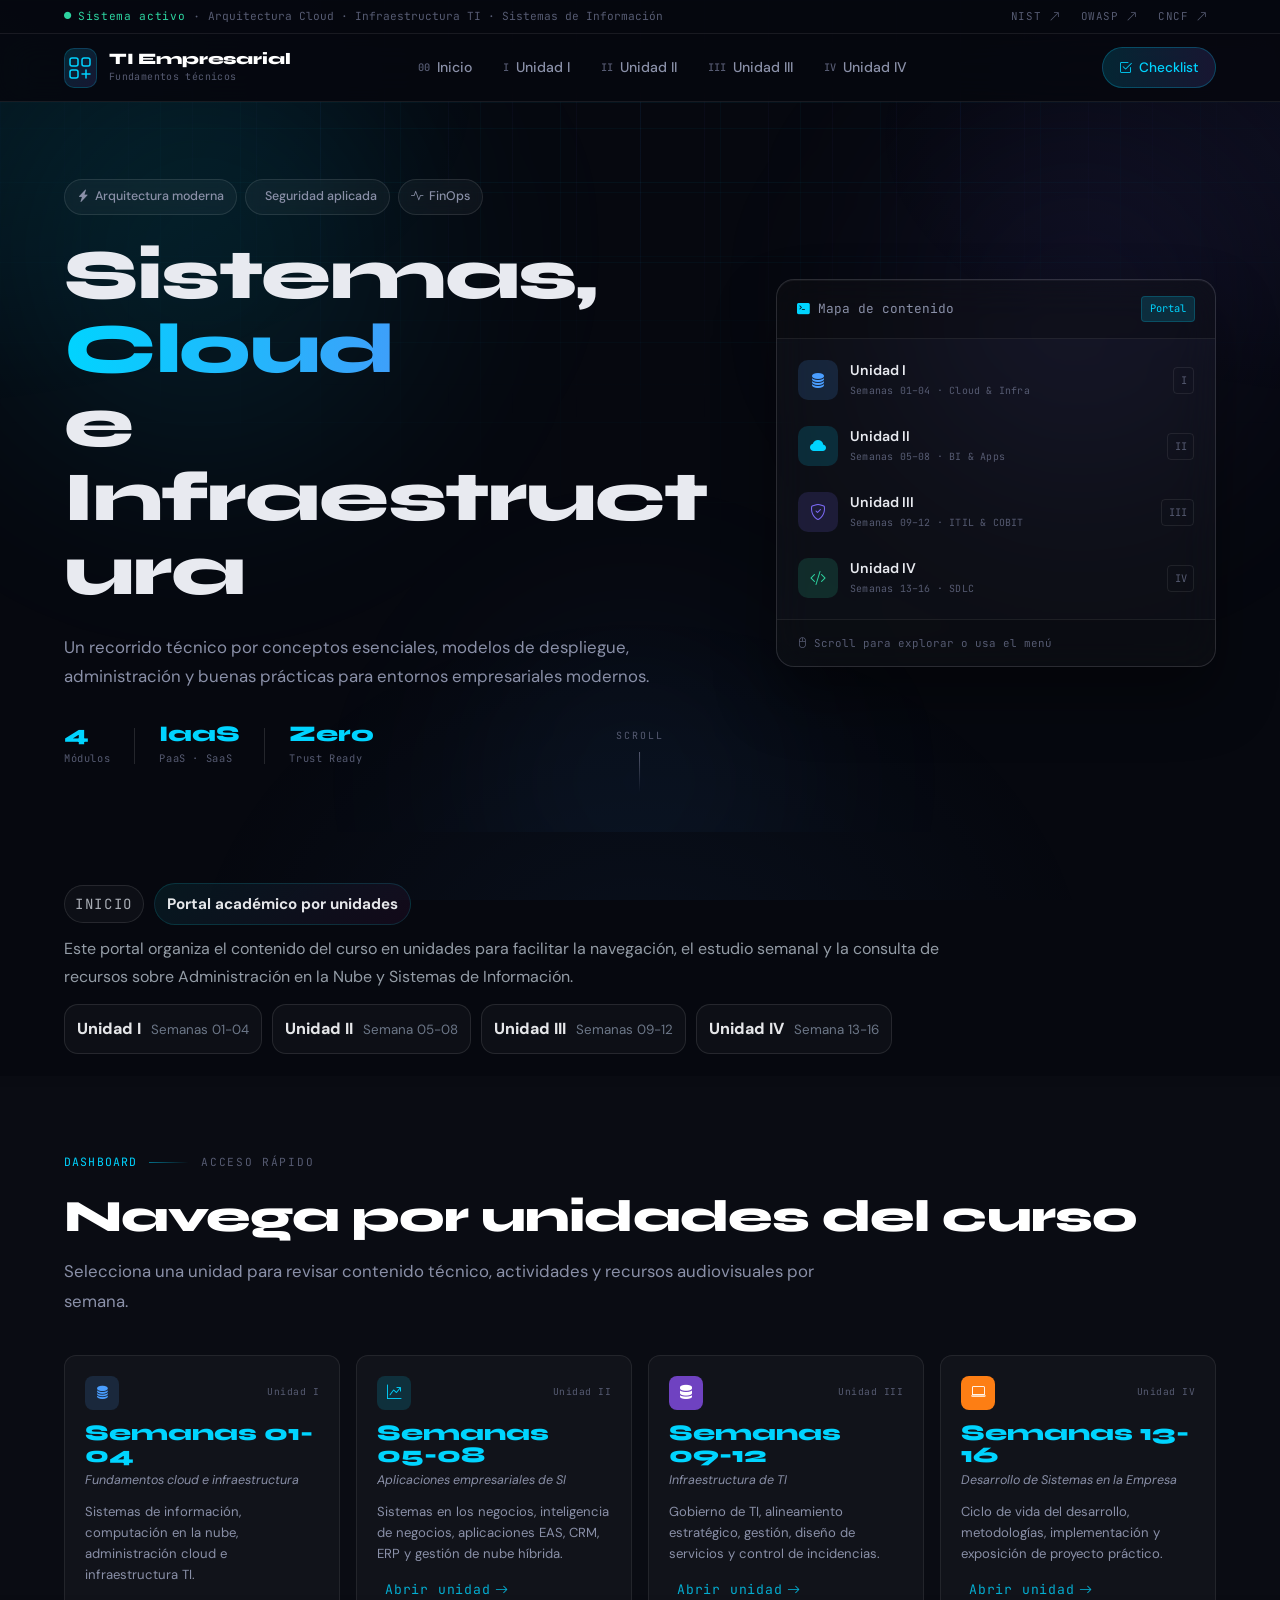
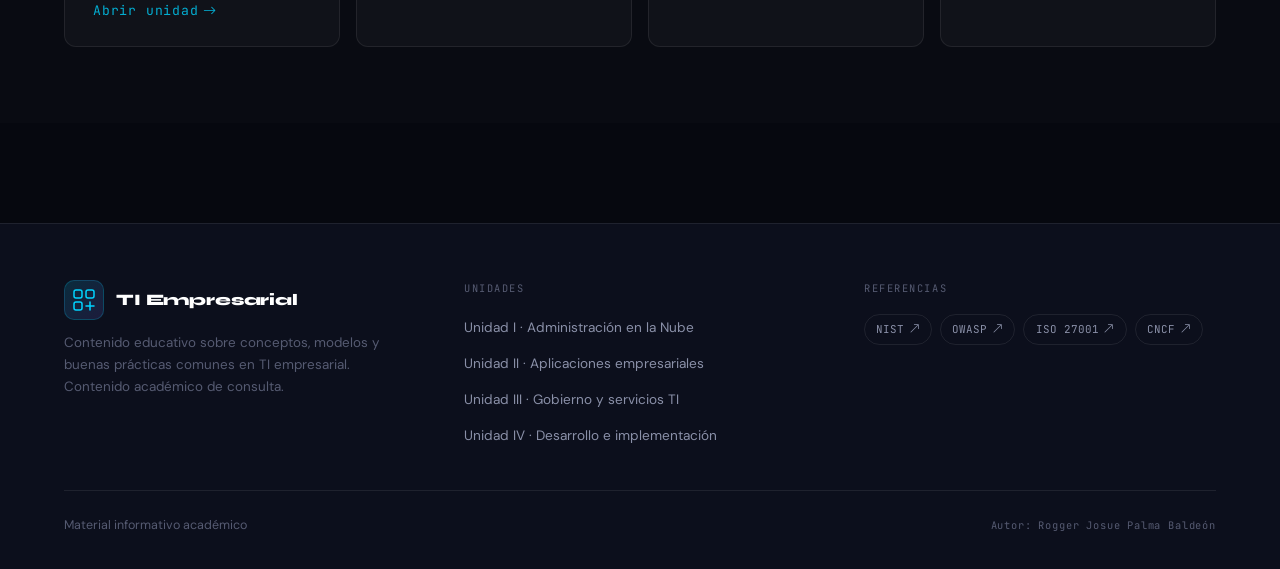
==== commit c7300cd0: "Update index.html" ====
--- a/index.html
+++ b/index.html
@@ -1,4 +1,4 @@
-﻿<!DOCTYPE html>
+<!DOCTYPE html>
 <html lang="es">
 <head>
     <meta charset="UTF-8">
@@ -64,9 +64,11 @@
 
                 <!-- Desktop Nav -->
                 <ul class="nav-links" role="list">
-    <li><a href="index.html" class="nav-link"><span class="link-num">00</span><span>Inicio</span></a></li>
-    <li><a href="unidad1.html" class="nav-link"><span class="link-num">I</span><span>Unidad I</span></a></li>
-    <li><a href="unidad2.html" class="nav-link"><span class="link-num">II</span><span>Unidad II</span></a></li>
+                    <li><a href="index.html" class="nav-link"><span class="link-num">00</span><span>Inicio</span></a></li>
+                    <li><a href="unidad1.html" class="nav-link"><span class="link-num">I</span><span>Unidad I</span></a></li>
+                    <li><a href="unidad2.html" class="nav-link"><span class="link-num">II</span><span>Unidad II</span></a></li>
+                    <li><a href="unidad3.html" class="nav-link"><span class="link-num">III</span><span>Unidad III</span></a></li>
+                    <li><a href="unidad4.html" class="nav-link"><span class="link-num">IV</span><span>Unidad IV</span></a></li>
 </ul>
 
                 <!-- Right actions -->
@@ -88,11 +90,13 @@
         <!-- MOBILE MENU -->
         <div class="mobile-menu" id="mobileMenu" aria-hidden="true">
             <div class="mobile-menu-inner">
-    <nav>
-        <a href="index.html" class="mob-link"><span class="mob-num">00</span><span class="mob-label">Inicio</span><i class="bi bi-arrow-right"></i></a>
-        <a href="unidad1.html" class="mob-link"><span class="mob-num">I</span><span class="mob-label">Unidad I</span><i class="bi bi-arrow-right"></i></a>
-        <a href="unidad2.html" class="mob-link"><span class="mob-num">II</span><span class="mob-label">Unidad II</span><i class="bi bi-arrow-right"></i></a>
-    </nav>
+                <nav>
+                    <a href="index.html" class="mob-link"><span class="mob-num">00</span><span class="mob-label">Inicio</span><i class="bi bi-arrow-right"></i></a>
+                    <a href="unidad1.html" class="mob-link"><span class="mob-num">I</span><span class="mob-label">Unidad I</span><i class="bi bi-arrow-right"></i></a>
+                    <a href="unidad2.html" class="mob-link"><span class="mob-num">II</span><span class="mob-label">Unidad II</span><i class="bi bi-arrow-right"></i></a>
+                    <a href="unidad3.html" class="mob-link"><span class="mob-num">I</span><span class="mob-label">Unidad III</span><i class="bi bi-arrow-right"></i></a>
+                    <a href="unidad4.html" class="mob-link"><span class="mob-num">II</span><span class="mob-label">Unidad IV</span><i class="bi bi-arrow-right"></i></a>
+                </nav>
                 <div class="mob-footer">
                     <a href="https://www.nist.gov/" target="_blank" rel="noopener" class="mob-ref">NIST</a>
                     <a href="https://owasp.org/" target="_blank" rel="noopener" class="mob-ref">OWASP</a>
@@ -170,23 +174,23 @@
                                 <div class="mod-icon mod-cyan"><i class="bi bi-cloud-fill"></i></div>
                                 <div class="mod-info">
                                     <span class="mod-title">Unidad II</span>
-                                    <span class="mod-tags">Semana 05 · BI &amp; Datos</span>
+                                    <span class="mod-tags">Semanas 05–08 · BI &amp; Apps</span>
                                 </div>
                                 <span class="mod-num">II</span>
                             </a>
-                            <a href="index.html#unidad-iii" class="map-module">
-                                <div class="mod-icon mod-violet"><i class="bi bi-hourglass-split"></i></div>
+                            <a href="unidad3.html" class="map-module">
+                                <div class="mod-icon mod-violet"><i class="bi bi-shield-check"></i></div>
                                 <div class="mod-info">
                                     <span class="mod-title">Unidad III</span>
-                                    <span class="mod-tags">Próximamente</span>
+                                    <span class="mod-tags">Semanas 09–12 · ITIL &amp; COBIT</span>
                                 </div>
                                 <span class="mod-num">III</span>
                             </a>
-                            <a href="index.html#unidad-iv" class="map-module">
-                                <div class="mod-icon mod-green"><i class="bi bi-hourglass-split"></i></div>
+                            <a href="unidad4.html" class="map-module">
+                                <div class="mod-icon mod-green"><i class="bi bi-code-slash"></i></div>
                                 <div class="mod-info">
                                     <span class="mod-title">Unidad IV</span>
-                                    <span class="mod-tags">Próximamente</span>
+                                    <span class="mod-tags">Semanas 13–16 · SDLC</span>
                                 </div>
                                 <span class="mod-num">IV</span>
                             </a>
@@ -218,7 +222,9 @@
             <p class="unit-desc">Este portal organiza el contenido del curso en unidades para facilitar la navegación, el estudio semanal y la consulta de recursos sobre Administración en la Nube y Sistemas de Información.</p>
             <div class="unit-weeks">
                 <a class="week-chip" href="unidad1.html"><span>Unidad I</span><small>Semanas 01-04</small></a>
-                <a class="week-chip" href="unidad2.html"><span>Unidad II</span><small>Semana 05</small></a>
+                <a class="week-chip" href="unidad2.html"><span>Unidad II</span><small>Semana 05-08</small></a>
+                <a class="week-chip" href="unidad3.html"><span>Unidad III</span><small>Semanas 09-12</small></a>
+                <a class="week-chip" href="unidad4.html"><span>Unidad IV</span><small>Semana 13-16</small></a>
             </div>
         </div>
 
@@ -233,8 +239,9 @@
                     <h2 class="module-title">Navega por unidades del curso</h2>
                     <p class="module-intro">Selecciona una unidad para revisar contenido técnico, actividades y recursos audiovisuales por semana.</p>
                 </div>
-
+        
                 <div class="type-grid" data-aos="fade-up">
+                    
                     <a href="unidad1.html" class="type-card type-card-link">
                         <div class="tc-header">
                             <div class="tc-icon bg-blue"><i class="bi bi-database-fill"></i></div>
@@ -245,17 +252,40 @@
                         <p class="tc-desc">Sistemas de información, computación en la nube, administración cloud e infraestructura TI.</p>
                         <span class="strip-link">Abrir unidad <i class="bi bi-arrow-right"></i></span>
                     </a>
-
+        
                     <a href="unidad2.html" class="type-card type-card-link">
                         <div class="tc-header">
                             <div class="tc-icon bg-cyan"><i class="bi bi-graph-up-arrow"></i></div>
                             <span class="tc-tag">Unidad II</span>
                         </div>
-                        <h4>Semana 05</h4>
-                        <p class="tc-full">Sistemas en negocios y BI</p>
-                        <p class="tc-desc">Aplicaciones empresariales de SI, inteligencia de negocios y administración de datos.</p>
+                        <h4>Semanas 05-08</h4>
+                        <p class="tc-full">Aplicaciones empresariales de SI</p>
+                        <p class="tc-desc">Sistemas en los negocios, inteligencia de negocios, aplicaciones EAS, CRM, ERP y gestión de nube híbrida.</p>
                         <span class="strip-link">Abrir unidad <i class="bi bi-arrow-right"></i></span>
                     </a>
+        
+                    <a href="unidad3.html" class="type-card type-card-link">
+                        <div class="tc-header">
+                            <div class="tc-icon bg-purple" style="background-color: #6f42c1; color: white;"><i class="bi bi-server"></i></div>
+                            <span class="tc-tag">Unidad III</span>
+                        </div>
+                        <h4>Semanas 09-12</h4>
+                        <p class="tc-full">Infraestructura de TI</p>
+                        <p class="tc-desc">Gobierno de TI, alineamiento estratégico, gestión, diseño de servicios y control de incidencias.</p>
+                        <span class="strip-link">Abrir unidad <i class="bi bi-arrow-right"></i></span>
+                    </a>
+        
+                    <a href="unidad4.html" class="type-card type-card-link">
+                        <div class="tc-header">
+                            <div class="tc-icon bg-orange" style="background-color: #fd7e14; color: white;"><i class="bi bi-laptop"></i></div>
+                            <span class="tc-tag">Unidad IV</span>
+                        </div>
+                        <h4>Semanas 13-16</h4>
+                        <p class="tc-full">Desarrollo de Sistemas en la Empresa</p>
+                        <p class="tc-desc">Ciclo de vida del desarrollo, metodologías, implementación y exposición de proyecto práctico.</p>
+                        <span class="strip-link">Abrir unidad <i class="bi bi-arrow-right"></i></span>
+                    </a>
+        
                 </div>
             </div>
         </article>
@@ -285,8 +315,8 @@
                     <nav class="footer-nav">
                         <a href="unidad1.html">Unidad I · Administración en la Nube</a>
                         <a href="unidad2.html">Unidad II · Aplicaciones empresariales</a>
-                        <a href="index.html">Unidad III · Próximamente</a>
-                        <a href="index.html">Unidad IV · Próximamente</a>
+                        <a href="unidad3.html">Unidad III · Gobierno y servicios TI</a>
+                        <a href="unidad4.html">Unidad IV · Desarrollo e implementación</a>
                     </nav>
                 </div>
                 <div class="footer-ref-col">
@@ -315,4 +345,4 @@
     <script src="https://cdn.jsdelivr.net/npm/aos@2.3.4/dist/aos.js"></script>
     <script src="assets/js/main.js"></script>
 </body>
-</html>+</html>
